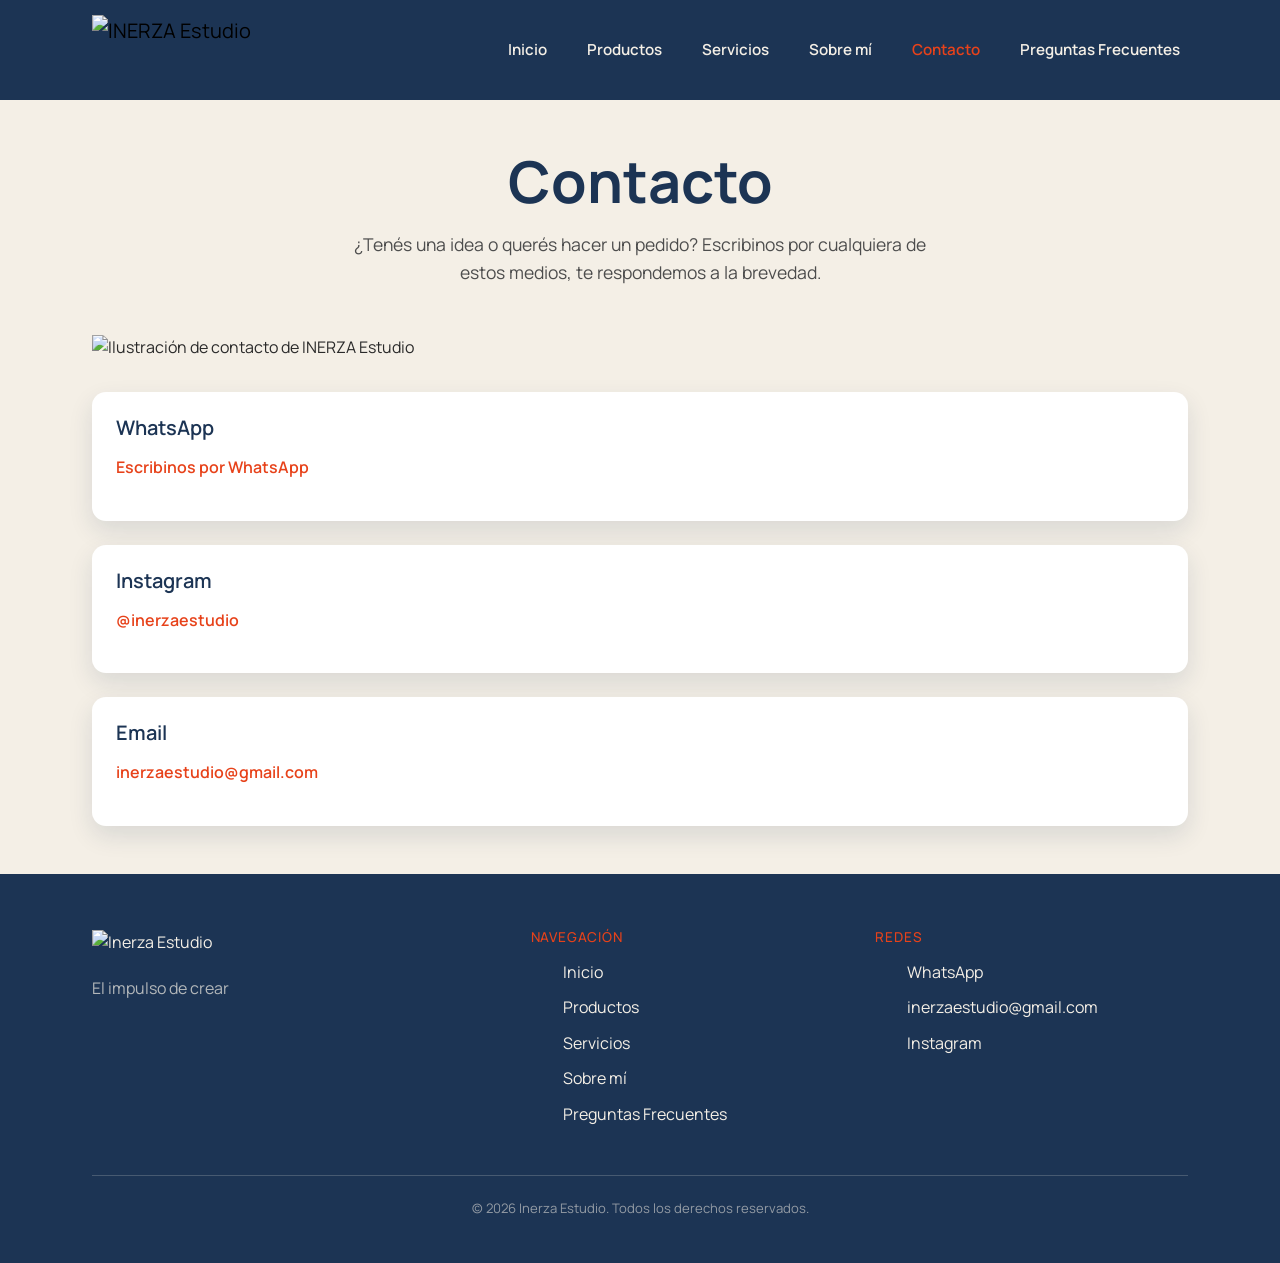
==== pages/contacto.html @ d89e807f "fix: corregir mayúsculas en nombres de archivo" ====
<!DOCTYPE html>
<html lang="es">

<head>
  <meta charset="UTF-8">
  <meta name="viewport" content="width=device-width, initial-scale=1.0">
  <title>Contacto | Inerza Estudio</title>
  <link rel="preconnect" href="https://fonts.googleapis.com">
  <link rel="preconnect" href="https://fonts.gstatic.com" crossorigin>
  <link href="https://fonts.googleapis.com/css2?family=Manrope:wght@400;600;700&display=swap" rel="stylesheet">
  <link href="https://cdn.jsdelivr.net/npm/bootstrap@5.3.3/dist/css/bootstrap.min.css" rel="stylesheet">
  <link rel="stylesheet" href="../styles/main.css">
</head>
<script src="https://cdn.jsdelivr.net/npm/bootstrap@5.3.3/dist/js/bootstrap.bundle.min.js"></script>
<body>

 <header class="encabezado">
  <nav class="navbar navbar-expand-lg navbar-inerza sticky-top">
    <div class="envolvente d-flex align-items-center justify-content-between w-100">
      <a href="../index.html" class="navbar-brand logo">
        <img src="../assets/img/logo-inerza.png" alt="INERZA Estudio">
      </a>
 
      <button class="navbar-toggler" type="button" data-bs-toggle="collapse" data-bs-target="#navInerza" aria-controls="navInerza" aria-expanded="false" aria-label="Abrir menú de navegación">
        <span class="navbar-toggler-icon"></span>
      </button>
 
      <div class="collapse navbar-collapse" id="navInerza">
          <ul class="navbar-nav ms-auto mb-2 mb-lg-0 gap-lg-4">
            <li class="nav-item"><a class="nav-link" href="../index.html">Inicio</a></li>
            <li class="nav-item"><a class="nav-link" href="productos.html">Productos</a></li>
            <li class="nav-item"><a class="nav-link" href="servicios.html">Servicios</a></li>
            <li class="nav-item"><a class="nav-link" href="sobre-mi.html">Sobre mí</a></li>
            <li class="nav-item"><a class="nav-link active" aria-current="page" href="contacto.html">Contacto</a></li>
            <li class="nav-item"><a class="nav-link" href="preguntas-frecuentes.html">Preguntas Frecuentes</a></li>
          </ul>
        </div>
      </div>
  </nav>
</header>


  <main>
    <section class="seccion">
      <div class="envolvente">
        <div class="seccion__encabezado">
          <h1 class="titulo-h1">Contacto</h1>
          <p class="subtitulo">¿Tenés una idea o querés hacer un pedido? Escribinos por cualquiera de estos medios, te respondemos a la brevedad.</p>
        </div>

        <figure class="contacto-figura">
          <img src="../assets/img/contacto-banner.png" alt="Ilustración de contacto de INERZA Estudio">
        </figure>

        <div class="contacto-lista">
          <div class="contacto-item">
            <h2 class="titulo-h3">WhatsApp</h2>
            <p><a href="https://wa.me/5493412531684" target="_blank" rel="noopener">Escribinos por WhatsApp</a></p>
          </div>

          <div class="contacto-item">
            <h2 class="titulo-h3">Instagram</h2>
            <p><a href="https://instagram.com/inerzaestudio" target="_blank" rel="noopener">@inerzaestudio</a></p>
          </div>

          <div class="contacto-item">
            <h2 class="titulo-h3">Email</h2>
            <p><a href="mailto:inerzaestudio@gmail.com">inerzaestudio@gmail.com</a></p>
          </div>
        </div>
      </div>
    </section>
  </main>

  <footer class="pie">
    <div class="envolvente">
      <div class="pie__grid">
        <div>
          <div class="pie__marca">
            <img src="../assets/img/logo-inerza.png" alt="Inerza Estudio">
          </div>
          <p class="pie__lema">El impulso de crear</p>
        </div>
        <div>
          <h3>Navegación</h3>
          <ul>
            <li><a href="../index.html">Inicio</a></li>
            <li><a href="productos.html">Productos</a></li>
            <li><a href="servicios.html">Servicios</a></li>
            <li><a href="sobre-mi.html">Sobre mí</a></li>
            <li><a href="preguntas-frecuentes.html">Preguntas Frecuentes</a></li>
          </ul>
        </div>
        <div>
          <h3>Redes</h3>
          <ul>
            <li><a href="https://wa.me/5493412531684" target="_blank" rel="noopener">WhatsApp</a></li>
            <li><a href="mailto:inerzaestudio@gmail.com">inerzaestudio@gmail.com</a></li>
            <li><a href="https://instagram.com/inerzaestudio" target="_blank" rel="noopener">Instagram</a></li>
          </ul>
        </div>
      </div>
      <p class="pie__copy">&copy; 2026 Inerza Estudio. Todos los derechos reservados.</p>
    </div>
  </footer>

</body>

</html>
---- styles/main.css ----
* {
  margin: 0;
  padding: 0;
  box-sizing: border-box;
}

body {
  font-family: "Manrope", sans-serif;
  font-weight: 400;
  color: #2a2a2a;
  background-color: #F4EFE6;
  line-height: 1.6;
}

img {
  max-width: 100%;
  display: block;
}

a {
  color: inherit;
  text-decoration: none;
}

ul {
  list-style: none;
}

.envolvente {
  max-width: 1160px;
  margin: 0 auto;
  padding-left: 20px;
  padding-right: 20px;
}
@media (min-width: 480px) {
  .envolvente {
    padding-left: 32px;
    padding-right: 32px;
  }
}

.seccion {
  padding-top: 28px;
  padding-bottom: 28px;
}
@media (min-width: 1024px) {
  .seccion {
    padding-top: 48px;
    padding-bottom: 48px;
  }
}

.seccion--clara {
  background-color: #ffffff;
  border-radius: 20px;
}

.seccion__encabezado {
  text-align: center;
  max-width: 640px;
  margin: 0 auto 48px;
}

h1, h2, h3 {
  font-family: "Manrope", sans-serif;
  color: #1c3454;
  margin: 0 0 16px;
  line-height: 1.15;
}

.titulo-h1 {
  font-size: clamp(2.4rem, 5vw, 3.6rem);
  font-weight: 700;
}

.titulo-h2 {
  font-size: clamp(1.7rem, 3.5vw, 2.3rem);
  font-weight: 600;
}

.titulo-h3 {
  font-size: 1.25rem;
  font-weight: 600;
}

.subtitulo {
  font-size: 1.1rem;
  font-weight: 400;
  color: #4d4d4d;
  max-width: 55ch;
  margin-left: auto;
  margin-right: auto;
}

p {
  font-weight: 400;
  font-size: 1rem;
}

.encabezado {
  background-color: #1c3454;
  position: sticky;
  top: 0;
  z-index: 10;
}
.encabezado .logo img {
  height: 70px;
}

.navbar-inerza {
  padding: 10px 0;
  background-color: transparent;
}
.navbar-inerza .navbar-brand img {
  height: 60px;
}
@media (min-width: 1024px) {
  .navbar-inerza .navbar-brand img {
    height: 70px;
  }
}
.navbar-inerza .nav-link {
  color: #f4efe6;
  font-family: "Manrope", sans-serif;
  font-weight: 600;
  font-size: 0.95rem;
  padding: 8px 0;
}
.navbar-inerza .nav-link:hover, .navbar-inerza .nav-link:focus {
  color: #e7421a;
}
.navbar-inerza .nav-link.active {
  color: #e7421a;
}
.navbar-inerza .navbar-toggler {
  border-color: rgba(244, 239, 230, 0.4);
}
.navbar-inerza .navbar-toggler-icon {
  background-image: url("data:image/svg+xml,%3csvg xmlns='http://www.w3.org/2000/svg' viewBox='0 0 30 30'%3e%3cpath stroke='rgba%28244, 239, 230, 0.9%29' stroke-linecap='round' stroke-miterlimit='10' stroke-width='2' d='M4 7h22M4 15h22M4 23h22'/%3e%3c/svg%3e");
}
@media (max-width: 991.98px) {
  .navbar-inerza .navbar-collapse {
    background-color: #1c3454;
    margin-top: 12px;
    padding: 16px 4px;
    border-radius: 14px;
  }
  .navbar-inerza .nav-link {
    padding: 10px 4px;
  }
}

.pie {
  background-color: #1c3454;
  color: #f4efe6;
  padding: 32px 0 20px;
}
@media (min-width: 1024px) {
  .pie {
    padding: 56px 0 28px;
  }
}
.pie h3 {
  color: #e7421a;
  font-size: 0.85rem;
  text-transform: uppercase;
  letter-spacing: 0.06em;
  margin-bottom: 14px;
}
.pie ul li {
  margin-bottom: 10px;
}
.pie ul a:hover {
  text-decoration: underline;
}

.pie__grid {
  display: grid;
  grid-template-areas: "marca" "enlaces" "contacto";
  gap: 32px;
  padding-bottom: 32px;
  border-bottom: 1px solid rgba(244, 239, 230, 0.2);
}
.pie__grid > div:nth-child(1) {
  grid-area: marca;
}
.pie__grid > div:nth-child(2) {
  grid-area: enlaces;
}
.pie__grid > div:nth-child(3) {
  grid-area: contacto;
}
@media (min-width: 640px) {
  .pie__grid {
    grid-template-columns: 1fr 1fr;
    grid-template-areas: "marca marca" "enlaces contacto";
  }
}
@media (min-width: 1024px) {
  .pie__grid {
    grid-template-columns: 1.3fr 1fr 1fr;
    grid-template-areas: "marca enlaces contacto";
  }
}

.pie__marca {
  display: flex;
  align-items: center;
  gap: 10px;
  margin-bottom: 14px;
}
.pie__marca img {
  height: 32px;
}

.pie__lema {
  color: rgba(244, 239, 230, 0.7);
  max-width: 32ch;
}

.pie__copy {
  text-align: center;
  font-size: 0.82rem;
  color: rgba(244, 239, 230, 0.55);
  margin-top: 22px;
}

.hero {
  padding-top: 16px;
  padding-bottom: 16px;
  text-align: center;
}
@media (min-width: 1024px) {
  .hero {
    padding-top: 40px;
    padding-bottom: 40px;
  }
}
.hero figure {
  margin: 10px auto 0;
  max-width: 850px;
}
.hero figcaption {
  text-align: center;
  font-size: 0.9rem;
  color: #6b6b6b;
  margin-top: 10px;
}
.hero__botones {
  display: flex;
  justify-content: center;
  gap: 16px;
  flex-wrap: wrap;
  margin-top: 26px;
}

.bienvenida {
  background-color: #ffffff;
  padding: 16px 0;
  text-align: center;
}
@media (min-width: 1024px) {
  .bienvenida {
    padding: 40px 0;
  }
}

.boton {
  display: inline-block;
  padding: 14px 30px;
  border-radius: 999px;
  font-weight: 600;
  font-size: 0.95rem;
  transition: transform 0.15s ease;
}
.boton:hover {
  transform: translateY(-2px);
}

.boton-primario {
  background-color: #e7421a;
  color: #f4efe6;
}

.boton-secundario {
  background-color: transparent;
  border: 2px solid #1c3454;
  color: #1c3454;
}

.boton-invertido {
  background-color: #1c3454;
  color: #f4efe6;
}

.tarjetas {
  display: flex;
  flex-wrap: wrap;
  gap: 18px;
  margin-bottom: 8px;
}
@media (min-width: 1024px) {
  .tarjetas {
    gap: 30px;
  }
}

.tarjeta {
  background-color: #ffffff;
  border-radius: 14px;
  box-shadow: 0 10px 24px rgba(28, 52, 84, 0.12);
  overflow: hidden;
  display: flex;
  flex-direction: column;
  flex: 1 1 100%;
}
@media (min-width: 640px) {
  .tarjeta {
    flex: 1 1 calc(50% - 18px);
  }
}
@media (min-width: 1024px) {
  .tarjeta {
    flex: 1 1 calc(33.333% - 30px);
  }
}
.tarjeta figure img {
  width: 100%;
  height: 220px;
  -o-object-fit: cover;
     object-fit: cover;
  display: block;
}
.tarjeta--horizontal {
  flex-direction: row;
  align-items: center;
  gap: 30px;
}
.tarjeta--horizontal figure {
  flex: 0 0 260px;
}
.tarjeta--horizontal figure img {
  border-radius: 14px 0 0 14px;
  height: 100%;
  -o-object-fit: cover;
     object-fit: cover;
}
.tarjeta--horizontal .tarjeta__cuerpo {
  padding-left: 0;
}
@media (max-width: 700px) {
  .tarjeta--horizontal {
    flex-direction: column;
  }
  .tarjeta--horizontal figure {
    flex: none;
  }
  .tarjeta--horizontal figure img {
    border-radius: 14px 14px 0 0;
  }
}

.tarjeta__cuerpo {
  padding: 16px;
  display: flex;
  flex-direction: column;
  gap: 8px;
  flex: 1;
}
@media (min-width: 1024px) {
  .tarjeta__cuerpo {
    padding: 24px;
    gap: 10px;
  }
}
.tarjeta__cuerpo p {
  color: #55524d;
  flex: 1;
}

.enlace-vermas {
  color: #e7421a;
  font-weight: 600;
}
.enlace-vermas:hover {
  text-decoration: underline;
}

.tarjeta__imagen-btn {
  border: none;
  padding: 0;
  background: none;
  cursor: pointer;
  display: block;
  width: 100%;
}

.tarjeta__boton-modal {
  border: none;
  background: none;
  padding: 0;
  cursor: pointer;
  font-family: "Manrope", sans-serif;
  font-size: 1rem;
}

.galeria {
  display: flex;
  flex-wrap: wrap;
  gap: 22px;
}
.galeria li {
  flex: 1 1 100%;
}
@media (min-width: 640px) {
  .galeria li {
    flex: 1 1 calc(50% - 22px);
  }
}
@media (min-width: 1024px) {
  .galeria li {
    flex: 1 1 calc(33.333% - 22px);
  }
}
.galeria li:hover figure {
  box-shadow: 0 16px 32px rgba(28, 52, 84, 0.25);
}
.galeria li:hover figure img {
  height: 320px;
  -o-object-fit: contain;
     object-fit: contain;
  background-color: #F4EFE6;
}
.galeria figure {
  background-color: #ffffff;
  border-radius: 14px;
  box-shadow: 0 10px 24px rgba(28, 52, 84, 0.12);
  padding: 10px 10px 16px;
  margin: 0;
  transition: box-shadow 0.3s ease;
}
.galeria figure img {
  width: 100%;
  height: 220px;
  -o-object-fit: cover;
     object-fit: cover;
  border-radius: 8px;
  transition: height 0.3s ease, object-fit 0.3s ease, background-color 0.3s ease;
  transition: height 0.3s ease, object-fit 0.3s ease, background-color 0.3s ease, -o-object-fit 0.3s ease;
}
.galeria figcaption {
  text-align: center;
  font-size: 0.85rem;
  color: #6b6b6b;
  margin-top: 8px;
}

.carousel-inerza {
  border-radius: 14px;
  overflow: hidden;
  box-shadow: 0 10px 24px rgba(28, 52, 84, 0.12);
  max-width: 600px;
  margin: 0 auto;
}
.carousel-inerza .carousel-item img {
  height: 280px;
  -o-object-fit: cover;
     object-fit: cover;
}
@media (max-width: 640px) {
  .carousel-inerza .carousel-item img {
    height: 200px;
  }
}
.carousel-inerza .carousel-caption {
  background-color: rgba(28, 52, 84, 0.55);
  border-radius: 10px;
  padding: 10px 18px;
}
.carousel-inerza .carousel-caption h3 {
  color: #f4efe6;
  margin: 0;
  font-size: 1.1rem;
}
.carousel-inerza .carousel-indicators [data-bs-target] {
  background-color: #e7421a;
}

.carousel-inerza {
  border-radius: 14px;
  overflow: hidden;
  box-shadow: 0 10px 24px rgba(28, 52, 84, 0.12);
  max-width: 600px;
  margin: 0 auto 4rem;
}
.carousel-inerza .carousel-item img {
  height: 280px;
  -o-object-fit: cover;
     object-fit: cover;
}
@media (max-width: 640px) {
  .carousel-inerza .carousel-item img {
    height: 200px;
  }
}
.carousel-inerza .carousel-caption {
  background-color: rgba(28, 52, 84, 0.55);
  border-radius: 10px;
  padding: 10px 18px;
}
.carousel-inerza .carousel-caption h3 {
  color: #f4efe6;
  margin: 0;
  font-size: 1.1rem;
}
.carousel-inerza .carousel-indicators [data-bs-target] {
  background-color: #e7421a;
}

.modal-inerza .modal-content {
  border-radius: 14px;
  border: none;
}
.modal-inerza .modal-header {
  border-bottom: 1px solid rgba(28, 52, 84, 0.1);
}
.modal-inerza .modal-title {
  color: #1c3454;
  margin: 0;
}
.modal-inerza .modal-imagen {
  width: 100%;
  max-height: 320px;
  -o-object-fit: cover;
     object-fit: cover;
  border-radius: 14px;
  margin-bottom: 16px;
}
.modal-inerza .modal-footer {
  border-top: none;
}

.franja {
  padding: 36px 0;
  text-align: center;
}
@media (min-width: 1024px) {
  .franja {
    padding: 60px 0;
  }
}
.franja p {
  max-width: 55ch;
  margin: 14px auto 0;
}
.franja--primaria {
  background-color: #1c3454;
  color: #f4efe6;
}
.franja--primaria h2 {
  color: #f4efe6;
}
.franja--secundaria {
  background-color: #e7421a;
  color: #f4efe6;
}
.franja--secundaria h2 {
  color: #f4efe6;
}

.icono-franja {
  width: 50px;
  margin: 0 auto 16px;
}

.faq-bloque {
  margin-bottom: 48px;
}
.faq-bloque__titulo {
  display: flex;
  align-items: center;
  gap: 14px;
  margin-bottom: 20px;
}
.faq-bloque__titulo .icono-franja {
  margin: 0;
  width: 40px;
}
.faq-bloque__titulo h2 {
  margin: 0;
}
.faq-bloque details {
  background-color: #ffffff;
  border-radius: 14px;
  box-shadow: 0 10px 24px rgba(28, 52, 84, 0.12);
  padding: 18px 24px;
  margin-bottom: 14px;
}
.faq-bloque summary {
  font-weight: 600;
  color: #1c3454;
  cursor: pointer;
}
.faq-bloque details p {
  margin-top: 12px;
  color: #55524d;
}

.servicios-lista {
  display: flex;
  flex-direction: column;
}

.servicio-item {
  display: flex;
  align-items: flex-start;
  gap: 28px;
  padding: 32px 0;
  border-bottom: 1px solid rgba(28, 52, 84, 0.12);
}
.servicio-item:first-child {
  padding-top: 0;
}
.servicio-item:last-child {
  border-bottom: none;
}
@media (max-width: 640px) {
  .servicio-item {
    gap: 16px;
  }
}
.servicio-item__numero {
  font-family: "Manrope", sans-serif;
  font-weight: 700;
  font-size: 2.4rem;
  color: #e7421a;
  flex: 0 0 auto;
  min-width: 55px;
  line-height: 1;
}
@media (min-width: 1024px) {
  .servicio-item__numero {
    font-size: 4rem;
    min-width: 90px;
  }
}
.servicio-item__texto {
  min-width: 0;
}
.servicio-item__texto p {
  color: #55524d;
  max-width: 60ch;
}

.servicios-figura {
  margin-bottom: 40px;
}
.servicios-figura img {
  display: block;
  width: 100%;
  max-height: 480px;
  -o-object-fit: contain;
     object-fit: contain;
  border-radius: 14px;
}

.contacto-lista {
  display: grid;
  gap: 16px;
  margin-top: 20px;
}
@media (min-width: 1024px) {
  .contacto-lista {
    gap: 24px;
    margin-top: 32px;
  }
}

.contacto-item {
  background-color: #ffffff;
  border-radius: 14px;
  box-shadow: 0 10px 24px rgba(28, 52, 84, 0.12);
  padding: 24px;
}
.contacto-item a {
  color: #e7421a;
  font-weight: 600;
}

.sobre-mi {
  max-width: 700px;
  margin: 0 auto;
  padding: 24px 0;
  background-color: #F4EFE6;
  border-left: 6px solid #e7421a;
}
@media (min-width: 1024px) {
  .sobre-mi {
    padding: 48px 0;
  }
}
.sobre-mi .tarjeta__cuerpo {
  max-width: 65ch;
  margin: 0 auto;
  padding: 0 8px;
}
.sobre-mi h2 {
  text-align: center;
}
.sobre-mi__lema {
  font-style: italic;
  font-weight: 600;
  font-size: 1.3rem;
  color: #1c3454;
  text-align: center;
  margin-top: 32px;
  padding-top: 24px;
  border-top: 1px solid rgba(28, 52, 84, 0.15);
}
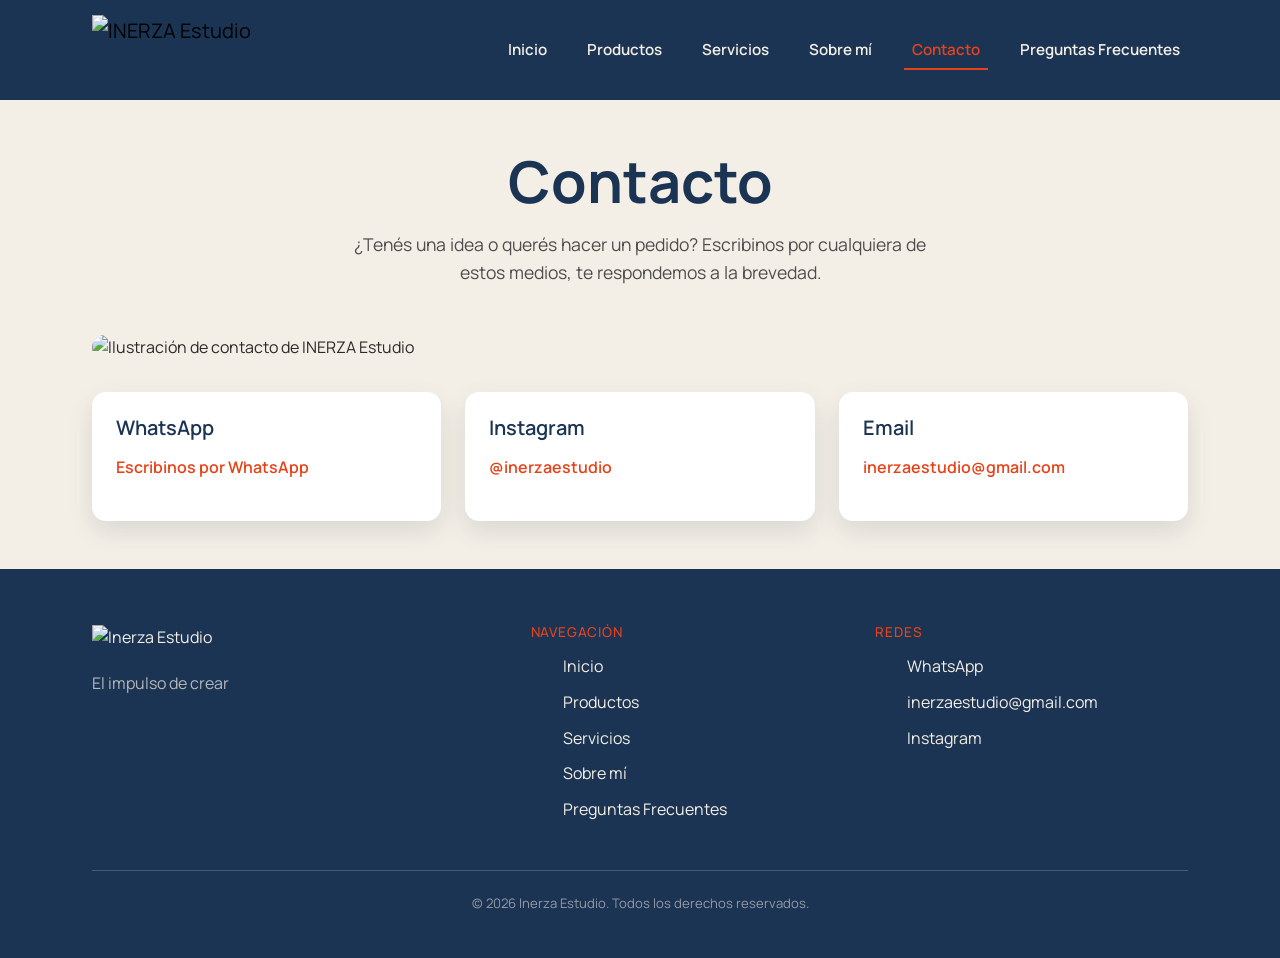
==== commit 8f8d8254: "Octava entrega completada" ====
--- a/pages/contacto.html
+++ b/pages/contacto.html
@@ -5,27 +5,28 @@
   <meta charset="UTF-8">
   <meta name="viewport" content="width=device-width, initial-scale=1.0">
   <title>Contacto | Inerza Estudio</title>
+  <meta name="description" content="Contactate con INERZA Estudio por WhatsApp, Instagram o email.">
   <link rel="preconnect" href="https://fonts.googleapis.com">
   <link rel="preconnect" href="https://fonts.gstatic.com" crossorigin>
   <link href="https://fonts.googleapis.com/css2?family=Manrope:wght@400;600;700&display=swap" rel="stylesheet">
   <link href="https://cdn.jsdelivr.net/npm/bootstrap@5.3.3/dist/css/bootstrap.min.css" rel="stylesheet">
+  <link href="https://unpkg.com/aos@2.3.1/dist/aos.css" rel="stylesheet">
   <link rel="stylesheet" href="../styles/main.css">
 </head>
-<script src="https://cdn.jsdelivr.net/npm/bootstrap@5.3.3/dist/js/bootstrap.bundle.min.js"></script>
 <body>
 
- <header class="encabezado">
-  <nav class="navbar navbar-expand-lg navbar-inerza sticky-top">
-    <div class="envolvente d-flex align-items-center justify-content-between w-100">
-      <a href="../index.html" class="navbar-brand logo">
-        <img src="../assets/img/logo-inerza.png" alt="INERZA Estudio">
-      </a>
- 
-      <button class="navbar-toggler" type="button" data-bs-toggle="collapse" data-bs-target="#navInerza" aria-controls="navInerza" aria-expanded="false" aria-label="Abrir menú de navegación">
-        <span class="navbar-toggler-icon"></span>
-      </button>
- 
-      <div class="collapse navbar-collapse" id="navInerza">
+  <header class="encabezado">
+    <nav class="navbar navbar-expand-lg navbar-inerza sticky-top">
+      <div class="envolvente d-flex align-items-center justify-content-between w-100">
+        <a href="../index.html" class="navbar-brand logo">
+          <img src="../assets/img/logo-inerza.png" alt="INERZA Estudio">
+        </a>
+
+        <button class="navbar-toggler" type="button" data-bs-toggle="collapse" data-bs-target="#navInerza" aria-controls="navInerza" aria-expanded="false" aria-label="Abrir menú de navegación">
+          <span class="navbar-toggler-icon"></span>
+        </button>
+
+        <div class="collapse navbar-collapse" id="navInerza">
           <ul class="navbar-nav ms-auto mb-2 mb-lg-0 gap-lg-4">
             <li class="nav-item"><a class="nav-link" href="../index.html">Inicio</a></li>
             <li class="nav-item"><a class="nav-link" href="productos.html">Productos</a></li>
@@ -36,34 +37,33 @@
           </ul>
         </div>
       </div>
-  </nav>
-</header>
-
+    </nav>
+  </header>
 
   <main>
     <section class="seccion">
       <div class="envolvente">
-        <div class="seccion__encabezado">
+        <div class="seccion__encabezado" data-aos="fade-up">
           <h1 class="titulo-h1">Contacto</h1>
           <p class="subtitulo">¿Tenés una idea o querés hacer un pedido? Escribinos por cualquiera de estos medios, te respondemos a la brevedad.</p>
         </div>
 
-        <figure class="contacto-figura">
+        <figure class="contacto-figura" data-aos="zoom-in">
           <img src="../assets/img/contacto-banner.png" alt="Ilustración de contacto de INERZA Estudio">
         </figure>
 
         <div class="contacto-lista">
-          <div class="contacto-item">
+          <div class="contacto-item" data-aos="fade-up" data-aos-delay="0">
             <h2 class="titulo-h3">WhatsApp</h2>
             <p><a href="https://wa.me/5493412531684" target="_blank" rel="noopener">Escribinos por WhatsApp</a></p>
           </div>
 
-          <div class="contacto-item">
+          <div class="contacto-item" data-aos="fade-up" data-aos-delay="100">
             <h2 class="titulo-h3">Instagram</h2>
             <p><a href="https://instagram.com/inerzaestudio" target="_blank" rel="noopener">@inerzaestudio</a></p>
           </div>
 
-          <div class="contacto-item">
+          <div class="contacto-item" data-aos="fade-up" data-aos-delay="200">
             <h2 class="titulo-h3">Email</h2>
             <p><a href="mailto:inerzaestudio@gmail.com">inerzaestudio@gmail.com</a></p>
           </div>
@@ -104,6 +104,19 @@
     </div>
   </footer>
 
+  <!-- Bootstrap JS (CDN) -->
+  <script src="https://cdn.jsdelivr.net/npm/bootstrap@5.3.3/dist/js/bootstrap.bundle.min.js"></script>
+  <!-- AOS (Animate On Scroll) -->
+  <script src="https://unpkg.com/aos@2.3.1/dist/aos.js"></script>
+  <script>
+    AOS.init({
+      duration: 700,
+      easing: "ease-out-cubic",
+      once: true,
+      offset: 80
+    });
+  </script>
+
 </body>
 
-</html>+</html>
--- a/styles/main.css
+++ b/styles/main.css
@@ -1,7 +1,18 @@
+/* ==========================================================================
+   Este archivo es la COMPILACIÓN de /scss/main.scss
+   No lo edites a mano: cambiá los partials en /scss/ y volvé a compilar
+   (Live Sass Compiler en VS Code, o `sass scss/main.scss styles/main.css`).
+   ========================================================================== */
+
+/* ---------- base/_reset ---------- */
 * {
   margin: 0;
   padding: 0;
   box-sizing: border-box;
+}
+
+html {
+  scroll-behavior: smooth;
 }
 
 body {
@@ -28,7 +39,8 @@
 
 .envolvente {
   max-width: 1160px;
-  margin: 0 auto;
+  margin-left: auto;
+  margin-right: auto;
   padding-left: 20px;
   padding-right: 20px;
 }
@@ -39,28 +51,7 @@
   }
 }
 
-.seccion {
-  padding-top: 28px;
-  padding-bottom: 28px;
-}
-@media (min-width: 1024px) {
-  .seccion {
-    padding-top: 48px;
-    padding-bottom: 48px;
-  }
-}
-
-.seccion--clara {
-  background-color: #ffffff;
-  border-radius: 20px;
-}
-
-.seccion__encabezado {
-  text-align: center;
-  max-width: 640px;
-  margin: 0 auto 48px;
-}
-
+/* ---------- base/_typography ---------- */
 h1, h2, h3 {
   font-family: "Manrope", sans-serif;
   color: #1c3454;
@@ -97,6 +88,46 @@
   font-size: 1rem;
 }
 
+/* ---------- base/_animations ---------- */
+@keyframes aparecerDesdeAbajo {
+  from { opacity: 0; transform: translateY(24px); }
+  to   { opacity: 1; transform: translateY(0); }
+}
+@keyframes flotar {
+  0%, 100% { transform: translateY(0); }
+  50%      { transform: translateY(-8px); }
+}
+@keyframes pulso {
+  0%   { box-shadow: 0 0 0 0 rgba(231, 66, 26, 0.45); }
+  70%  { box-shadow: 0 0 0 12px rgba(231, 66, 26, 0); }
+  100% { box-shadow: 0 0 0 0 rgba(231, 66, 26, 0); }
+}
+@keyframes girarLogo {
+  from { transform: rotate(0deg); }
+  to   { transform: rotate(360deg); }
+}
+
+.hero .titulo-h1 {
+  animation: aparecerDesdeAbajo 0.6s ease-out 0.05s both;
+}
+.hero .subtitulo {
+  opacity: 0;
+  animation: aparecerDesdeAbajo 0.6s ease-out 0.25s both;
+}
+.icono-franja {
+  animation: flotar 3.2s ease-in-out infinite;
+}
+.encabezado .logo img {
+  transition: transform 0.5s ease;
+}
+.encabezado .logo img:hover {
+  transform: rotate(-6deg) scale(1.05);
+}
+.boton-invertido {
+  animation: pulso 2.4s infinite;
+}
+
+/* ---------- layout/_header ---------- */
 .encabezado {
   background-color: #1c3454;
   position: sticky;
@@ -120,17 +151,37 @@
   }
 }
 .navbar-inerza .nav-link {
-  color: #f4efe6;
+  color: #F4EFE6;
   font-family: "Manrope", sans-serif;
   font-weight: 600;
   font-size: 0.95rem;
   padding: 8px 0;
-}
-.navbar-inerza .nav-link:hover, .navbar-inerza .nav-link:focus {
+  position: relative;
+  transition: color 0.3s ease;
+}
+.navbar-inerza .nav-link::after {
+  content: "";
+  position: absolute;
+  left: 0;
+  bottom: 0;
+  width: 0;
+  height: 2px;
+  background-color: #e7421a;
+  transition: width 0.3s ease;
+}
+.navbar-inerza .nav-link:hover,
+.navbar-inerza .nav-link:focus {
   color: #e7421a;
+}
+.navbar-inerza .nav-link:hover::after,
+.navbar-inerza .nav-link:focus::after {
+  width: 100%;
 }
 .navbar-inerza .nav-link.active {
   color: #e7421a;
+}
+.navbar-inerza .nav-link.active::after {
+  width: 100%;
 }
 .navbar-inerza .navbar-toggler {
   border-color: rgba(244, 239, 230, 0.4);
@@ -150,9 +201,10 @@
   }
 }
 
+/* ---------- layout/_footer ---------- */
 .pie {
   background-color: #1c3454;
-  color: #f4efe6;
+  color: #F4EFE6;
   padding: 32px 0 20px;
 }
 @media (min-width: 1024px) {
@@ -170,7 +222,11 @@
 .pie ul li {
   margin-bottom: 10px;
 }
+.pie ul a {
+  transition: color 0.3s ease;
+}
 .pie ul a:hover {
+  color: #e7421a;
   text-decoration: underline;
 }
 
@@ -181,15 +237,9 @@
   padding-bottom: 32px;
   border-bottom: 1px solid rgba(244, 239, 230, 0.2);
 }
-.pie__grid > div:nth-child(1) {
-  grid-area: marca;
-}
-.pie__grid > div:nth-child(2) {
-  grid-area: enlaces;
-}
-.pie__grid > div:nth-child(3) {
-  grid-area: contacto;
-}
+.pie__grid > div:nth-child(1) { grid-area: marca; }
+.pie__grid > div:nth-child(2) { grid-area: enlaces; }
+.pie__grid > div:nth-child(3) { grid-area: contacto; }
 @media (min-width: 640px) {
   .pie__grid {
     grid-template-columns: 1fr 1fr;
@@ -205,6 +255,8 @@
 
 .pie__marca {
   display: flex;
+  flex-direction: row;
+  justify-content: flex-start;
   align-items: center;
   gap: 10px;
   margin-bottom: 14px;
@@ -225,6 +277,65 @@
   margin-top: 22px;
 }
 
+/* ---------- components/_botones ---------- */
+.boton {
+  display: inline-block;
+  padding: 14px 30px;
+  border-radius: 999px;
+  font-weight: 600;
+  font-size: 0.95rem;
+  transition: transform 0.15s ease;
+}
+.boton:hover { transform: translateY(-2px); }
+
+.boton-primario {
+  display: inline-block;
+  padding: 14px 30px;
+  border-radius: 999px;
+  font-weight: 600;
+  font-size: 0.95rem;
+  transition: transform 0.15s ease;
+  background-color: #e7421a;
+  color: #F4EFE6;
+}
+.boton-primario:hover {
+  transform: translateY(-2px);
+  background-color: #c43715;
+}
+
+.boton-secundario {
+  display: inline-block;
+  padding: 14px 30px;
+  border-radius: 999px;
+  font-weight: 600;
+  font-size: 0.95rem;
+  transition: transform 0.15s ease;
+  background-color: transparent;
+  border: 2px solid #1c3454;
+  color: #1c3454;
+}
+.boton-secundario:hover {
+  transform: translateY(-2px);
+  background-color: #1c3454;
+  color: #F4EFE6;
+}
+
+.boton-invertido {
+  display: inline-block;
+  padding: 14px 30px;
+  border-radius: 999px;
+  font-weight: 600;
+  font-size: 0.95rem;
+  transition: transform 0.15s ease;
+  background-color: #1c3454;
+  color: #F4EFE6;
+}
+.boton-invertido:hover {
+  transform: translateY(-2px);
+  background-color: #14263d;
+}
+
+/* ---------- components/_hero ---------- */
 .hero {
   padding-top: 16px;
   padding-bottom: 16px;
@@ -246,9 +357,12 @@
   color: #6b6b6b;
   margin-top: 10px;
 }
+
 .hero__botones {
   display: flex;
+  flex-direction: row;
   justify-content: center;
+  align-items: center;
   gap: 16px;
   flex-wrap: wrap;
   margin-top: 26px;
@@ -265,38 +379,36 @@
   }
 }
 
-.boton {
-  display: inline-block;
-  padding: 14px 30px;
-  border-radius: 999px;
-  font-weight: 600;
-  font-size: 0.95rem;
-  transition: transform 0.15s ease;
-}
-.boton:hover {
-  transform: translateY(-2px);
-}
-
-.boton-primario {
-  background-color: #e7421a;
-  color: #f4efe6;
-}
-
-.boton-secundario {
-  background-color: transparent;
-  border: 2px solid #1c3454;
-  color: #1c3454;
-}
-
-.boton-invertido {
-  background-color: #1c3454;
-  color: #f4efe6;
+/* ---------- components/_tarjetas (+ seccion genérica) ---------- */
+.seccion {
+  padding-top: 28px;
+  padding-bottom: 28px;
+}
+@media (min-width: 1024px) {
+  .seccion {
+    padding-top: 48px;
+    padding-bottom: 48px;
+  }
+}
+
+.seccion--clara {
+  background-color: #ffffff;
+  border-radius: 20px;
+}
+
+.seccion__encabezado {
+  text-align: center;
+  max-width: 640px;
+  margin: 0 auto 48px;
 }
 
 .tarjetas {
   display: flex;
+  flex-direction: row;
+  justify-content: flex-start;
+  align-items: stretch;
+  gap: 18px;
   flex-wrap: wrap;
-  gap: 18px;
   margin-bottom: 8px;
 }
 @media (min-width: 1024px) {
@@ -313,6 +425,11 @@
   display: flex;
   flex-direction: column;
   flex: 1 1 100%;
+  transition: transform 0.3s ease, box-shadow 0.3s ease;
+}
+.tarjeta:hover {
+  transform: translateY(-6px);
+  box-shadow: 0 16px 30px rgba(28, 52, 84, 0.2);
 }
 @media (min-width: 640px) {
   .tarjeta {
@@ -328,9 +445,9 @@
   width: 100%;
   height: 220px;
   -o-object-fit: cover;
-     object-fit: cover;
-  display: block;
-}
+  object-fit: cover;
+}
+
 .tarjeta--horizontal {
   flex-direction: row;
   align-items: center;
@@ -343,7 +460,7 @@
   border-radius: 14px 0 0 14px;
   height: 100%;
   -o-object-fit: cover;
-     object-fit: cover;
+  object-fit: cover;
 }
 .tarjeta--horizontal .tarjeta__cuerpo {
   padding-left: 0;
@@ -393,6 +510,13 @@
   cursor: pointer;
   display: block;
   width: 100%;
+  overflow: hidden;
+}
+.tarjeta__imagen-btn img {
+  transition: transform 0.4s ease;
+}
+.tarjeta__imagen-btn:hover img {
+  transform: scale(1.06);
 }
 
 .tarjeta__boton-modal {
@@ -404,10 +528,14 @@
   font-size: 1rem;
 }
 
+/* ---------- components/_galeria ---------- */
 .galeria {
   display: flex;
+  flex-direction: row;
+  justify-content: flex-start;
+  align-items: stretch;
+  gap: 22px;
   flex-wrap: wrap;
-  gap: 22px;
 }
 .galeria li {
   flex: 1 1 100%;
@@ -428,7 +556,7 @@
 .galeria li:hover figure img {
   height: 320px;
   -o-object-fit: contain;
-     object-fit: contain;
+  object-fit: contain;
   background-color: #F4EFE6;
 }
 .galeria figure {
@@ -443,10 +571,9 @@
   width: 100%;
   height: 220px;
   -o-object-fit: cover;
-     object-fit: cover;
+  object-fit: cover;
   border-radius: 8px;
-  transition: height 0.3s ease, object-fit 0.3s ease, background-color 0.3s ease;
-  transition: height 0.3s ease, object-fit 0.3s ease, background-color 0.3s ease, -o-object-fit 0.3s ease;
+  transition: height 0.3s ease, background-color 0.3s ease;
 }
 .galeria figcaption {
   text-align: center;
@@ -455,37 +582,7 @@
   margin-top: 8px;
 }
 
-.carousel-inerza {
-  border-radius: 14px;
-  overflow: hidden;
-  box-shadow: 0 10px 24px rgba(28, 52, 84, 0.12);
-  max-width: 600px;
-  margin: 0 auto;
-}
-.carousel-inerza .carousel-item img {
-  height: 280px;
-  -o-object-fit: cover;
-     object-fit: cover;
-}
-@media (max-width: 640px) {
-  .carousel-inerza .carousel-item img {
-    height: 200px;
-  }
-}
-.carousel-inerza .carousel-caption {
-  background-color: rgba(28, 52, 84, 0.55);
-  border-radius: 10px;
-  padding: 10px 18px;
-}
-.carousel-inerza .carousel-caption h3 {
-  color: #f4efe6;
-  margin: 0;
-  font-size: 1.1rem;
-}
-.carousel-inerza .carousel-indicators [data-bs-target] {
-  background-color: #e7421a;
-}
-
+/* ---------- components/_carousel ---------- */
 .carousel-inerza {
   border-radius: 14px;
   overflow: hidden;
@@ -496,7 +593,7 @@
 .carousel-inerza .carousel-item img {
   height: 280px;
   -o-object-fit: cover;
-     object-fit: cover;
+  object-fit: cover;
 }
 @media (max-width: 640px) {
   .carousel-inerza .carousel-item img {
@@ -509,7 +606,7 @@
   padding: 10px 18px;
 }
 .carousel-inerza .carousel-caption h3 {
-  color: #f4efe6;
+  color: #F4EFE6;
   margin: 0;
   font-size: 1.1rem;
 }
@@ -517,6 +614,7 @@
   background-color: #e7421a;
 }
 
+/* ---------- components/_modal ---------- */
 .modal-inerza .modal-content {
   border-radius: 14px;
   border: none;
@@ -532,7 +630,7 @@
   width: 100%;
   max-height: 320px;
   -o-object-fit: cover;
-     object-fit: cover;
+  object-fit: cover;
   border-radius: 14px;
   margin-bottom: 16px;
 }
@@ -540,6 +638,7 @@
   border-top: none;
 }
 
+/* ---------- components/_franja ---------- */
 .franja {
   padding: 36px 0;
   text-align: center;
@@ -555,17 +654,17 @@
 }
 .franja--primaria {
   background-color: #1c3454;
-  color: #f4efe6;
+  color: #F4EFE6;
 }
 .franja--primaria h2 {
-  color: #f4efe6;
+  color: #F4EFE6;
 }
 .franja--secundaria {
   background-color: #e7421a;
-  color: #f4efe6;
+  color: #F4EFE6;
 }
 .franja--secundaria h2 {
-  color: #f4efe6;
+  color: #F4EFE6;
 }
 
 .icono-franja {
@@ -573,11 +672,14 @@
   margin: 0 auto 16px;
 }
 
+/* ---------- components/_faq ---------- */
 .faq-bloque {
   margin-bottom: 48px;
 }
 .faq-bloque__titulo {
   display: flex;
+  flex-direction: row;
+  justify-content: flex-start;
   align-items: center;
   gap: 14px;
   margin-bottom: 20px;
@@ -595,17 +697,25 @@
   box-shadow: 0 10px 24px rgba(28, 52, 84, 0.12);
   padding: 18px 24px;
   margin-bottom: 14px;
-}
-.faq-bloque summary {
-  font-weight: 600;
-  color: #1c3454;
-  cursor: pointer;
+  transition: box-shadow 0.3s ease;
+}
+.faq-bloque details[open] {
+  box-shadow: 0 14px 28px rgba(28, 52, 84, 0.2);
 }
 .faq-bloque details p {
   margin-top: 12px;
   color: #55524d;
 }
-
+.faq-bloque summary {
+  font-weight: 600;
+  color: #1c3454;
+  cursor: pointer;
+}
+.faq-bloque summary::marker {
+  color: #e7421a;
+}
+
+/* ---------- components/_servicios ---------- */
 .servicios-lista {
   display: flex;
   flex-direction: column;
@@ -613,16 +723,22 @@
 
 .servicio-item {
   display: flex;
+  flex-direction: row;
+  justify-content: flex-start;
   align-items: flex-start;
   gap: 28px;
   padding: 32px 0;
   border-bottom: 1px solid rgba(28, 52, 84, 0.12);
+  transition: padding-left 0.3s ease;
 }
 .servicio-item:first-child {
   padding-top: 0;
 }
 .servicio-item:last-child {
   border-bottom: none;
+}
+.servicio-item:hover {
+  padding-left: 8px;
 }
 @media (max-width: 640px) {
   .servicio-item {
@@ -660,7 +776,20 @@
   width: 100%;
   max-height: 480px;
   -o-object-fit: contain;
-     object-fit: contain;
+  object-fit: contain;
+  border-radius: 14px;
+}
+
+/* ---------- components/_contacto ---------- */
+.contacto-figura {
+  margin-bottom: 32px;
+}
+.contacto-figura img {
+  display: block;
+  width: 100%;
+  max-height: 380px;
+  -o-object-fit: cover;
+  object-fit: cover;
   border-radius: 14px;
 }
 
@@ -668,6 +797,11 @@
   display: grid;
   gap: 16px;
   margin-top: 20px;
+}
+@media (min-width: 640px) {
+  .contacto-lista {
+    grid-template-columns: repeat(3, 1fr);
+  }
 }
 @media (min-width: 1024px) {
   .contacto-lista {
@@ -681,12 +815,18 @@
   border-radius: 14px;
   box-shadow: 0 10px 24px rgba(28, 52, 84, 0.12);
   padding: 24px;
+  transition: transform 0.3s ease, box-shadow 0.3s ease;
+}
+.contacto-item:hover {
+  transform: translateY(-4px);
+  box-shadow: 0 14px 28px rgba(28, 52, 84, 0.2);
 }
 .contacto-item a {
   color: #e7421a;
   font-weight: 600;
 }
 
+/* ---------- components/_sobre-mi ---------- */
 .sobre-mi {
   max-width: 700px;
   margin: 0 auto;
@@ -716,4 +856,14 @@
   margin-top: 32px;
   padding-top: 24px;
   border-top: 1px solid rgba(28, 52, 84, 0.15);
-}+}
+
+/* ---------- Respeto al usuario: sin animaciones si el SO lo pide ---------- */
+@media (prefers-reduced-motion: reduce) {
+  *, *::before, *::after {
+    animation-duration: 0.01ms !important;
+    animation-iteration-count: 1 !important;
+    transition-duration: 0.01ms !important;
+    scroll-behavior: auto !important;
+  }
+}
